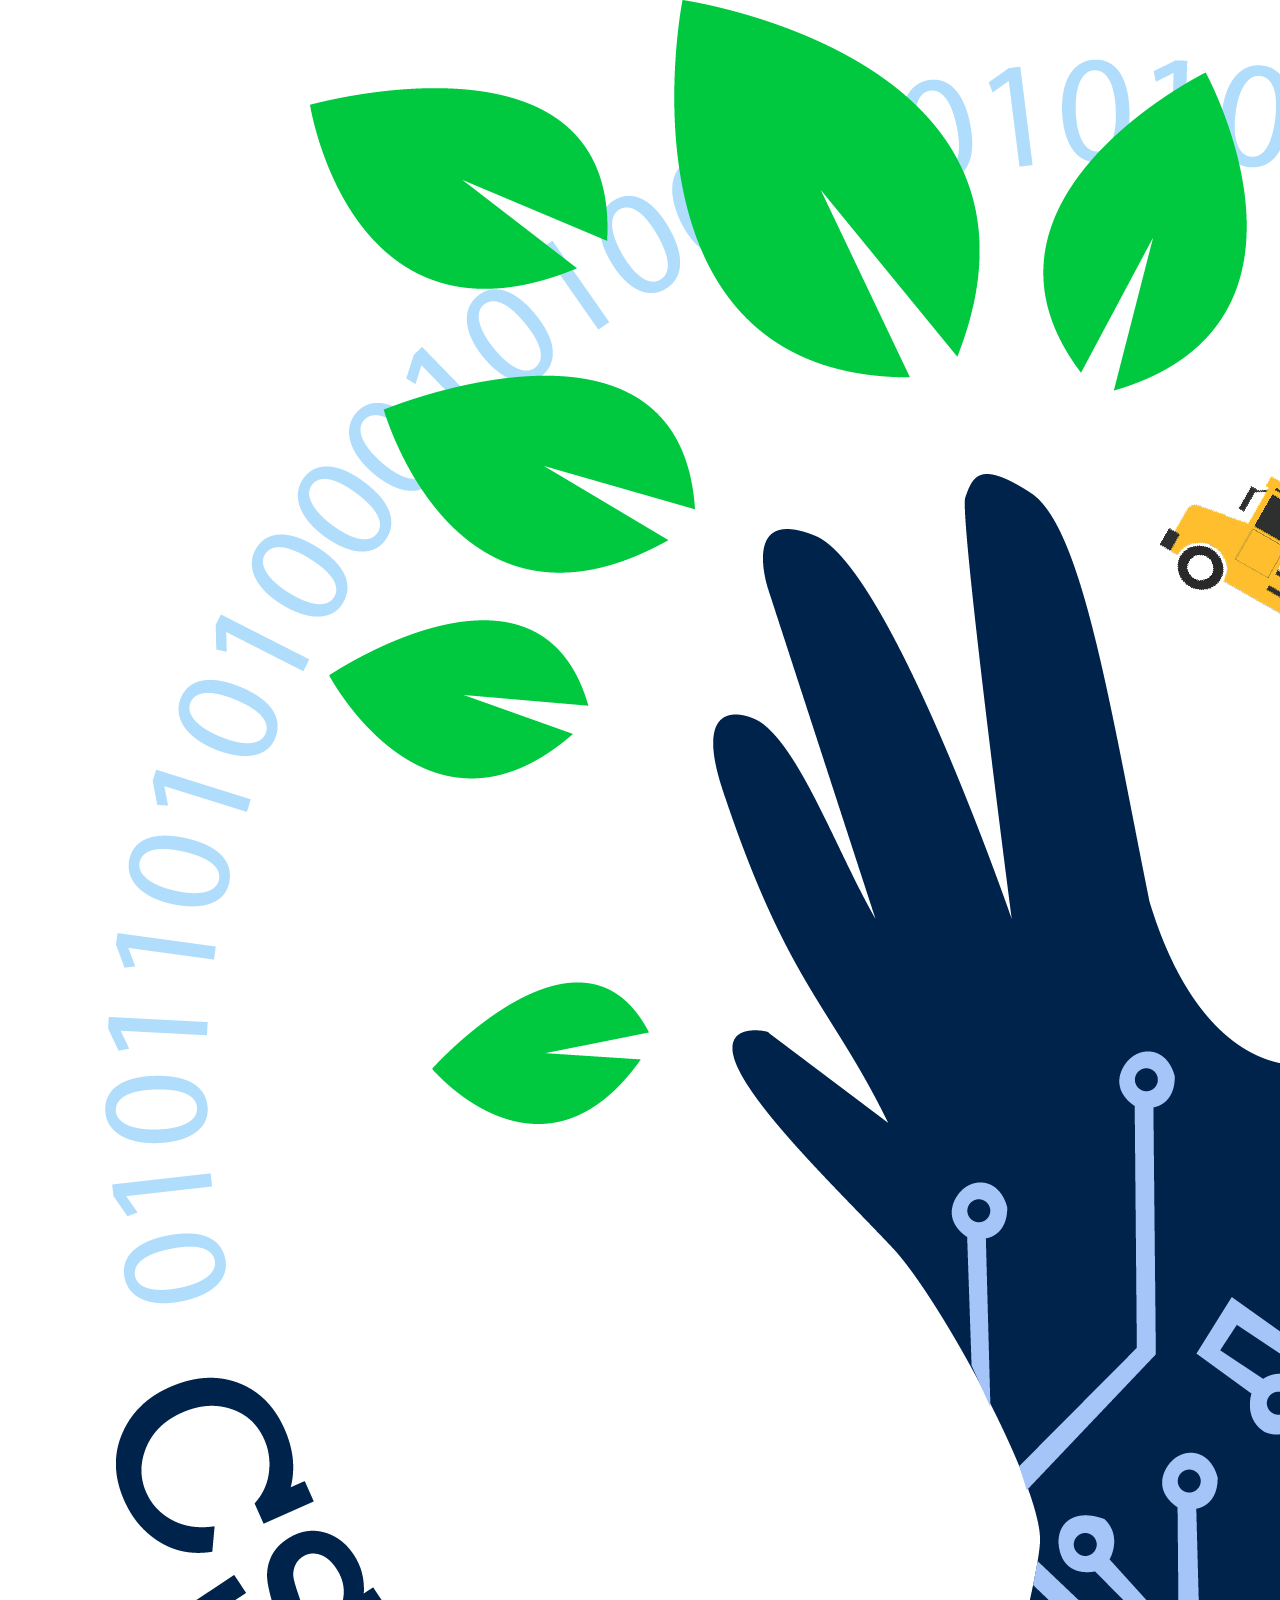
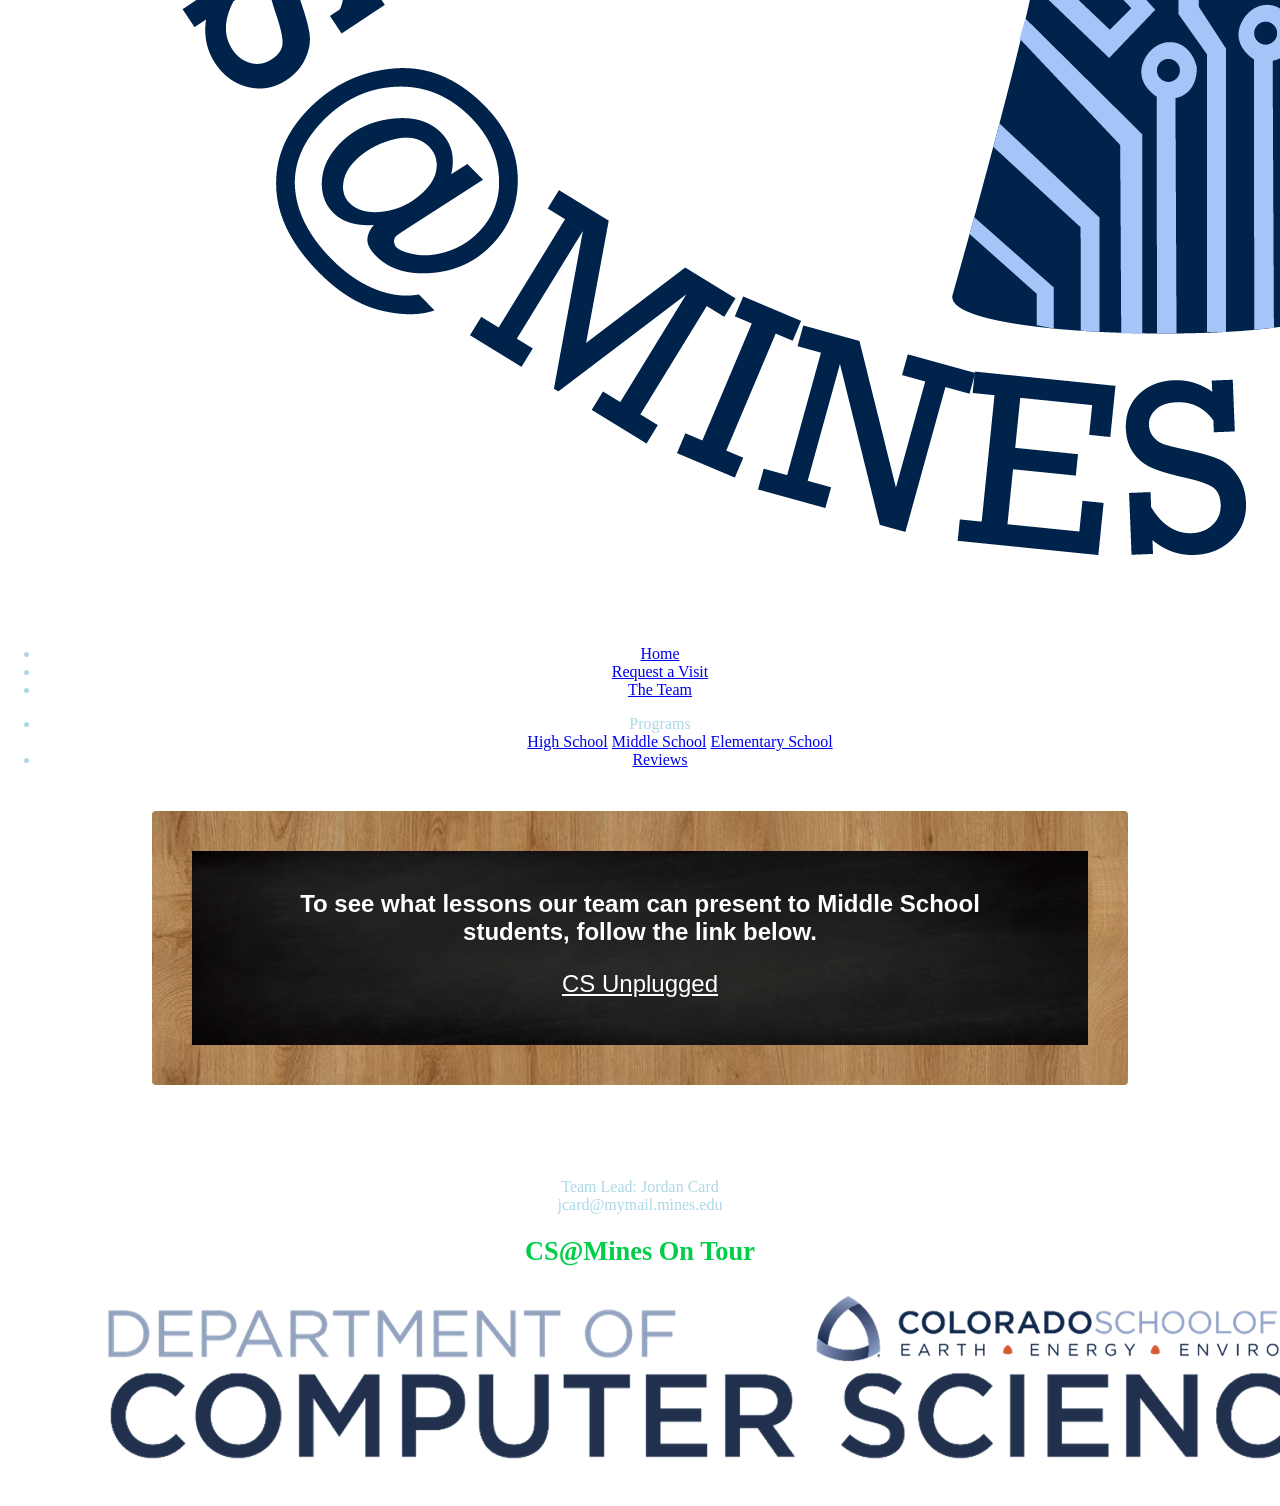
==== CSUnplugged.html @ c246c29a "Before me" ====
<!DOCTYPE html>
<html lang="en">
<head>
	<title>CS@Mines On Tour</title>
	<meta charset="UTF-8">
	<meta name="viewport" content="width=device-width, initial-scale=1.0">
	<meta name="description" content="CS@Mines On Tour">
	<link rel="stylesheet" type="text/css" href="mainStyle.css">
</head>

<body>

	<!-- Nav Menu -->
	<div id="bar">
		<img id="top" src="images/CSlogo.png">
		<ul>
			<li> <a href="index.html">Home</a></li>
			<li> <a href="visit.html">Request a Visit</a></li>
			<li> <a href="theTeam.html">The Team</a></li>
		</ul>

		<ul>
			<li class="menu">
				<a class="menubtn">Programs</a>
					<div class="submenu">
						<ul>
							<a href="highSchool.html">High School</a>
							<a href="middleSchool.html">Middle School</a>
							<a href="elementarySchool.html">Elementary School</a>
						</ul>
					</div>
			</li>
			<li> <a href="reviews.html">Reviews</a></li>
		</ul>
	</div>

	<article>
		<section>
			<p><b>To see what lessons our team can present to Middle School students, follow the link below.</b></p>
			<a href="http://csunplugged.mines.edu/">CS Unplugged</a>
		</section>
	</article>
</body>

<section id="footer">
	<p class="footer">Team Lead: Jordan Card <br> jcard@mymail.mines.edu </p>
	<h1 class="footer">CS@Mines On Tour</h1>
	<img id="minesImage" src="images/minesLogo.png" class="footer">
</section>

</html>
---- mainStyle.css ----
body{
	background-color: white;
	text-align: center;
	color: #ADD8E6;
	margin: auto;
	display: flex;
	flex-direction: column;
	justify-content: center;
}

article{
	border: solid;

	background-image: url("images/chalkboard.jpg");
	background-size: 100% 100%;
	background-repeat: no-repeat;

	padding-top: .5%;
	padding-bottom: 3%;
	margin: 2% auto 5% auto;
	border-style: solid;
	border-radius: 4px;
	border-width: 40px;

	border-image: url("images/wood.jpg") 30 round;
	background-color: white;
	width: 70%;
/* 
	height: 23em;
 */
	color: white;
	font-family: Chalkboard, ‘Comic Sans’, sans-serif;
	font-size: 150%;


}


section{
	padding: 1% 8% 1% 8%;

}

#bullets li{
	display: list-item;
	list-style-type: circle;
	text-align: left;
	margin-left: 5%;
}

article a{
	color: white;
}

.quote{
	text-align: left;
}
#team{
	display: inline-block;
	height: 9em;
	width: 14em;
}

#unpluggedLogo{
	width: 50%;
}

h1{
color: #00CE49;
font-size: 165%;
}

h2{
color: white;
font-size: 130%;
}

.student img{
	width: auto;
	height: 300px;
	border: solid;
	border-width: 0.5em;
	border-color: white;
}

.student p{
	margin-left: 2em;
}

.student {
	display: flex;
	flex-direction: row;
	margin: 2em 2em 2em 2em;
}

#jerry{
  transform: rotate(90deg);
	width: auto;
	height: 200px;
	margin-left: -50px;
	margin-top: 2em;
	margin-bottom: 2em;
	margin-right: -2em;

}
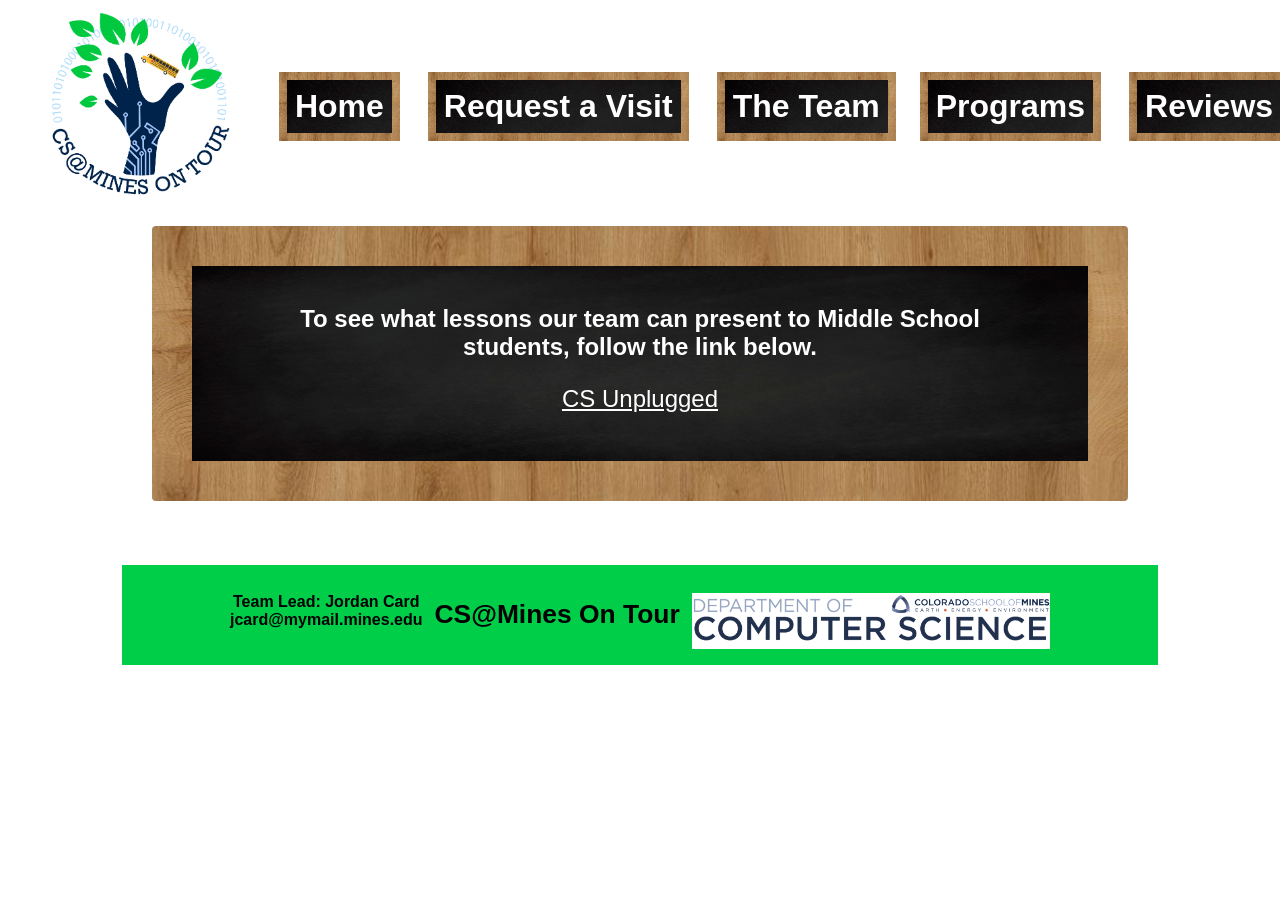
==== commit cf3328e4: "Changes done by someone" ====
--- a/CSUnplugged.html
+++ b/CSUnplugged.html
@@ -6,13 +6,14 @@
 	<meta name="viewport" content="width=device-width, initial-scale=1.0">
 	<meta name="description" content="CS@Mines On Tour">
 	<link rel="stylesheet" type="text/css" href="mainStyle.css">
+	<link rel="stylesheet" type="text/css" href="templateStyle.css">
 </head>
 
 <body>
 
 	<!-- Nav Menu -->
 	<div id="bar">
-		<img id="top" src="images/CSlogo.png">
+		<img id="top" src="images/CSlogo.png" alt="Picture of CS@Mines OnTour Logo">
 		<ul>
 			<li> <a href="index.html">Home</a></li>
 			<li> <a href="visit.html">Request a Visit</a></li>
@@ -45,7 +46,7 @@
 <section id="footer">
 	<p class="footer">Team Lead: Jordan Card <br> jcard@mymail.mines.edu </p>
 	<h1 class="footer">CS@Mines On Tour</h1>
-	<img id="minesImage" src="images/minesLogo.png" class="footer">
+	<img id="minesImage" src="images/minesLogo.png" class="footer" alt="Logo of Computer Science at Mines">
 </section>
 
 </html>
--- a/mainStyle.css
+++ b/mainStyle.css
@@ -41,7 +41,7 @@
 
 }
 
-#bullets li{
+.bullets li{
 	display: list-item;
 	list-style-type: circle;
 	text-align: left;
@@ -63,6 +63,11 @@
 
 #unpluggedLogo{
 	width: 50%;
+}
+
+#h2toh1{ /*Need it to make it ADA compliant */
+	color: #00CE49;
+	font-size: 165%;
 }
 
 h1{
--- a/templateStyle.css
+++ b/templateStyle.css
@@ -0,0 +1,136 @@
+#bar ul li a{
+	margin-left: 12px;
+	margin-right: 12px;
+	color: white;
+	background-image: url("images/chalkboard.jpg");
+	font-family: Chalkboard, ‘Comic Sans’, sans-serif;
+	font-weight: bold;
+	font-size: 2em;
+	padding: 8px;
+	border-radius: 7px;
+	border-image: url("images/wood.jpg") 30 round;
+	border-width: 8px;
+	border-style: solid;
+	text-align: center;
+	text-decoration: none;
+
+}
+
+#top{
+	text-decoration: none;
+	padding: 0 2em 0 1.5em;
+	max-width: 12em;
+	max-height: 12em;
+
+}
+
+/*Title bar style*/
+#bar{
+	display: flex;
+	justify-content: center;
+	align-items: center;
+	margin-top: 1%;
+	min-width: 1320px;
+}
+
+/*start extra*/
+ul {
+    display: inline;
+    padding: 0;
+    overflow: hidden;
+}
+
+
+li {
+    display: inline;
+}
+
+li a, .menubtn {
+    display: inline-block;
+    text-align: center;
+    text-decoration: none;
+}
+
+.submenu a {
+    color: royalblue;
+    padding: 12px 16px;
+    text-decoration: none;
+    display: block;
+    text-align:center;
+    -webkit-transition: width 2s;
+    transition: width 1s;
+
+}
+
+
+li.menu {
+    display: inline-block;
+}
+
+.submenu {
+    display: none;
+    position: absolute;
+    min-width: 100px;
+    z-index: 1;
+}
+
+.menu:hover .submenu {
+    display: block;
+}
+
+
+.footer{
+	color: black;
+	font-weight: bold;
+
+}
+
+#footer{
+	display: flex;
+	justify-content: space-around;
+	background-color: #00CE49;
+	margin-left: auto;
+	margin-right: auto;
+	margin-bottom: 15px;
+	font-family: Chalkboard, ‘Comic Sans’, sans-serif;
+	width: 65%;
+	height: 5%;
+}
+
+#minesImage{
+	margin-top: 1em;
+	height: 3.5em;
+	background-color: white;
+}
+
+#leftBar{
+	padding-left: 1em;
+	padding-top: 5em;
+	width: 8%;
+	font-size: 1.75em;
+	display: inline;
+	float: left;
+	margin-top: 40px;
+	text-align: center;
+
+}
+
+#leftBorder img{
+	display: block;
+	width: 110%;
+	color:blue;
+
+}
+
+#leftItem{
+
+	position: relative;
+}
+
+.centerText{
+	position: absolute;
+    	top: 40%;
+    	left: 15%;
+	color: white;
+	font-size: 60%;
+}
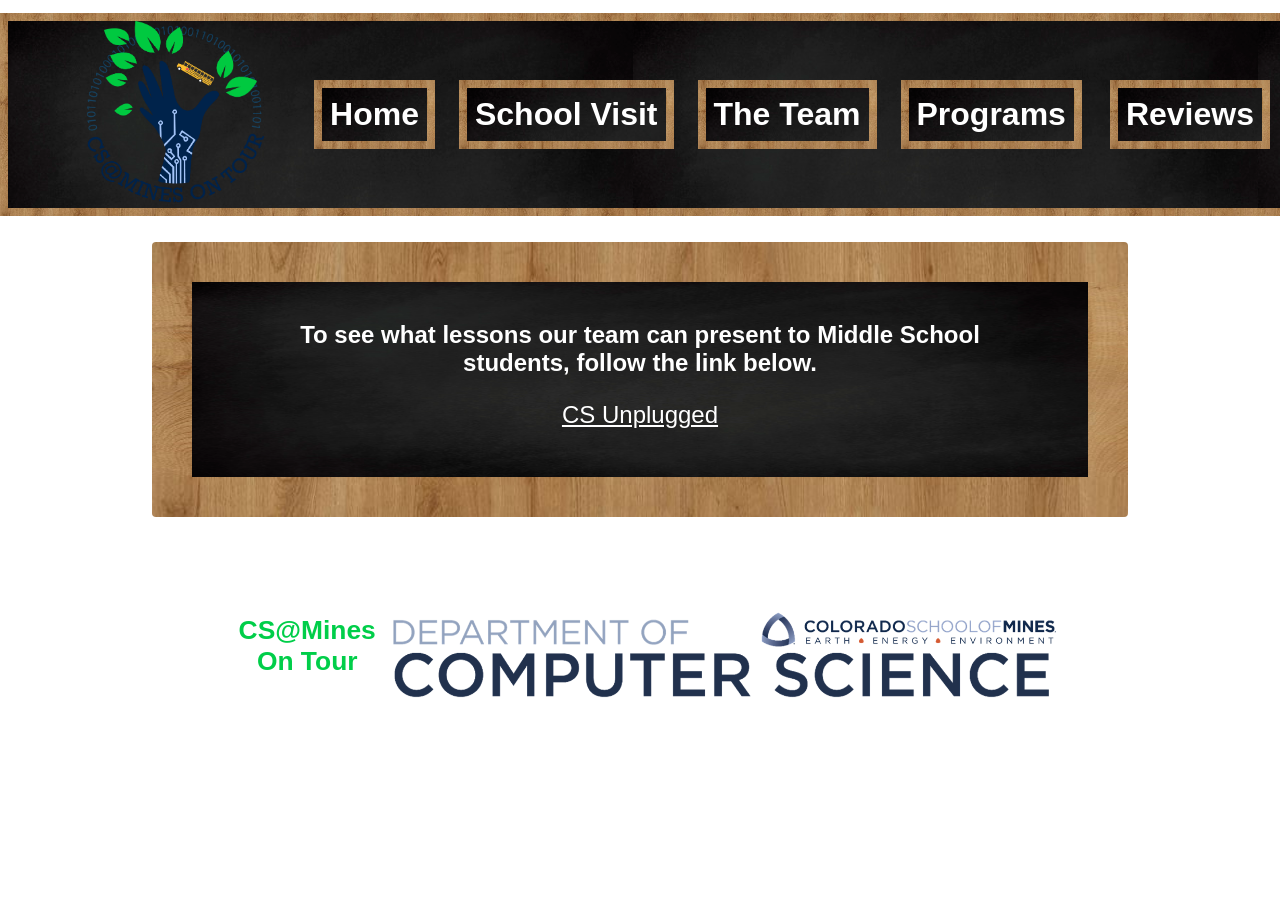
==== commit 6884229d: "Changes done by Morgan" ====
--- a/CSUnplugged.html
+++ b/CSUnplugged.html
@@ -16,9 +16,22 @@
 		<img id="top" src="images/CSlogo.png" alt="Picture of CS@Mines OnTour Logo">
 		<ul>
 			<li> <a href="index.html">Home</a></li>
-			<li> <a href="visit.html">Request a Visit</a></li>
-			<li> <a href="theTeam.html">The Team</a></li>
 		</ul>
+
+		<ul>
+                        <li class="menu">
+                                <a class="menubtn">School Visit</a>
+                                        <div class="submenu">
+                                                <ul>
+                                                        <a href="visit.html">Request A Visit</a>
+                                                        <a href="visitPrep.html">Visit Prep</a>
+                                                </ul>
+                                        </div>
+                        </li>
+                </ul>
+                <ul>
+                        <li> <a href="theTeam.html">The Team</a></li>
+                </ul>
 
 		<ul>
 			<li class="menu">
@@ -44,7 +57,6 @@
 </body>
 
 <section id="footer">
-	<p class="footer">Team Lead: Jordan Card <br> jcard@mymail.mines.edu </p>
 	<h1 class="footer">CS@Mines On Tour</h1>
 	<img id="minesImage" src="images/minesLogo.png" class="footer" alt="Logo of Computer Science at Mines">
 </section>
--- a/mainStyle.css
+++ b/mainStyle.css
@@ -109,3 +109,7 @@
 
 }
 
+footer img{
+	margin: auto;
+	width: 100%;
+}
--- a/templateStyle.css
+++ b/templateStyle.css
@@ -26,6 +26,11 @@
 
 /*Title bar style*/
 #bar{
+    border-radius: 7px;
+	border-image: url("images/wood.jpg") 30 round;
+	border-width: 8px;
+	border-style: solid;
+    background-image: url("images/chalkboard.jpg");
 	display: flex;
 	justify-content: center;
 	align-items: center;
@@ -79,8 +84,9 @@
 }
 
 
-.footer{
-	color: black;
+/* Footer */
+#footer{
+	color: red;
 	font-weight: bold;
 
 }
@@ -88,7 +94,6 @@
 #footer{
 	display: flex;
 	justify-content: space-around;
-	background-color: #00CE49;
 	margin-left: auto;
 	margin-right: auto;
 	margin-bottom: 15px;
@@ -99,7 +104,8 @@
 
 #minesImage{
 	margin-top: 1em;
-	height: 3.5em;
+	height: 100%;
+	width: 80%;
 	background-color: white;
 }
 
@@ -132,5 +138,6 @@
     	top: 40%;
     	left: 15%;
 	color: white;
+
 	font-size: 60%;
 }
